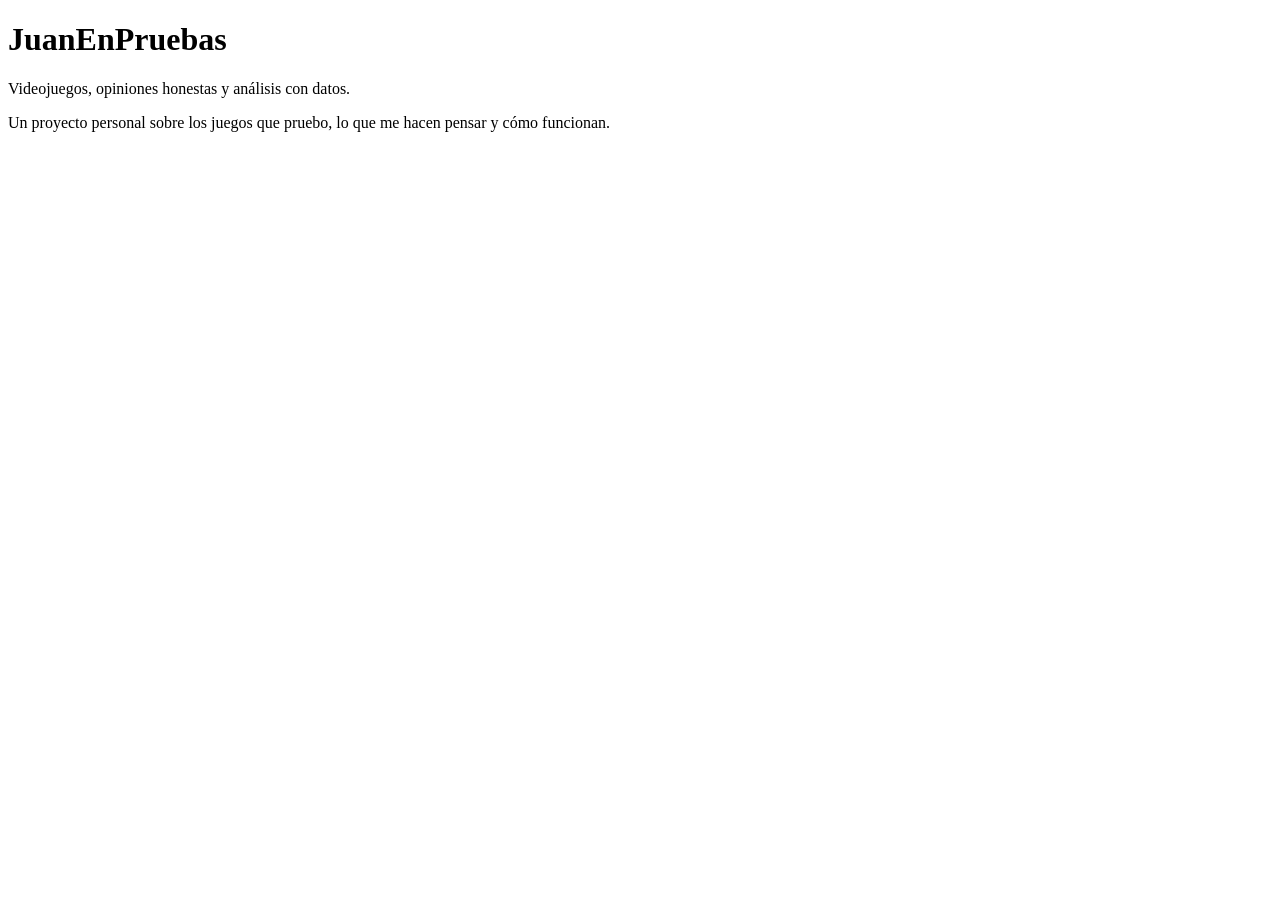
==== index.html @ 63b9a475 "Create index.html for JuanEnPruebas site Initial HTML structure for JuanEnPruebas website." ====
<!DOCTYPE html>
<html lang="es">
<head>
  <meta charset="UTF-8">
  <meta name="viewport" content="width=device-width, initial-scale=1.0">
  <title>JuanEnPruebas | Videojuegos, opiniones y análisis</title>
  <meta name="description" content="Soy Juan, creador de JuanEnPruebas. Exploro videojuegos con opiniones honestas, experiencias de juego y análisis basados en datos.">
</head>
<body>
  <h1>JuanEnPruebas</h1>
  <p>Videojuegos, opiniones honestas y análisis con datos.</p>
  <p>Un proyecto personal sobre los juegos que pruebo, lo que me hacen pensar y cómo funcionan.</p>
</body>
</html>
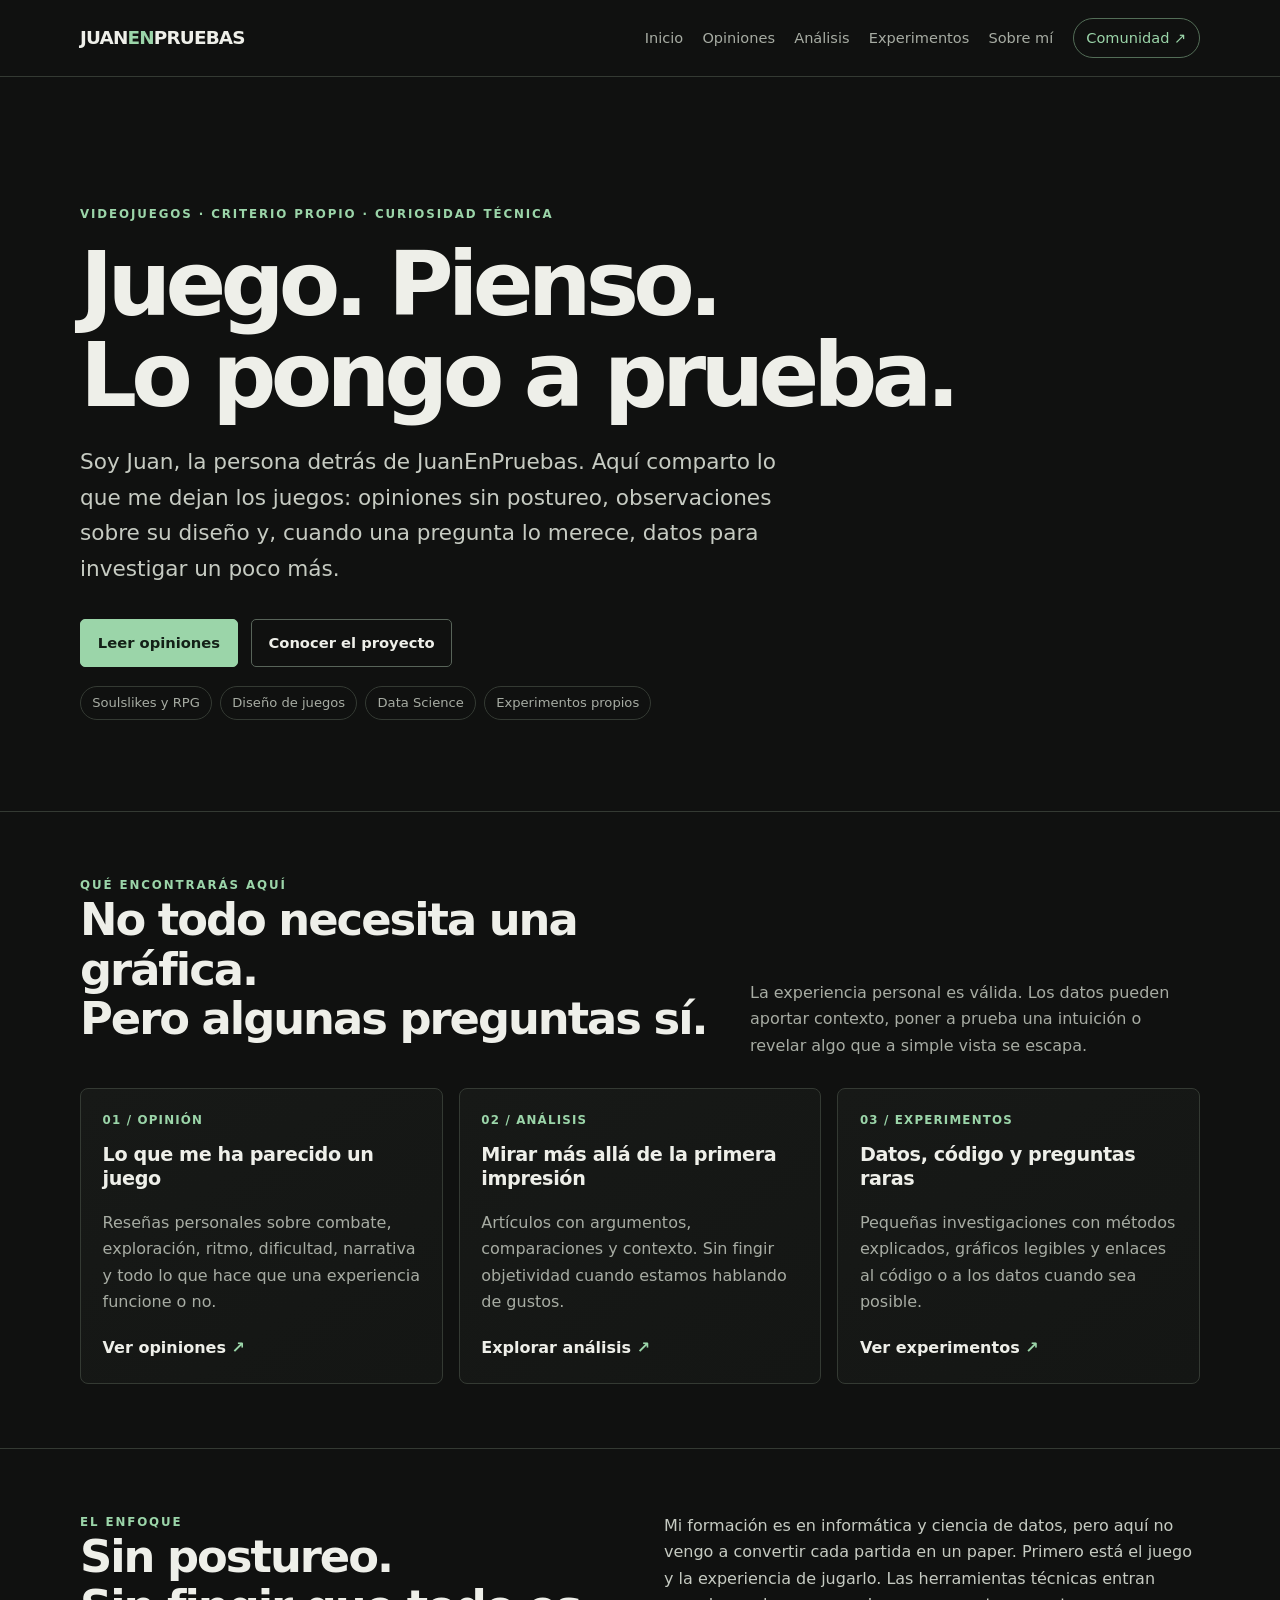
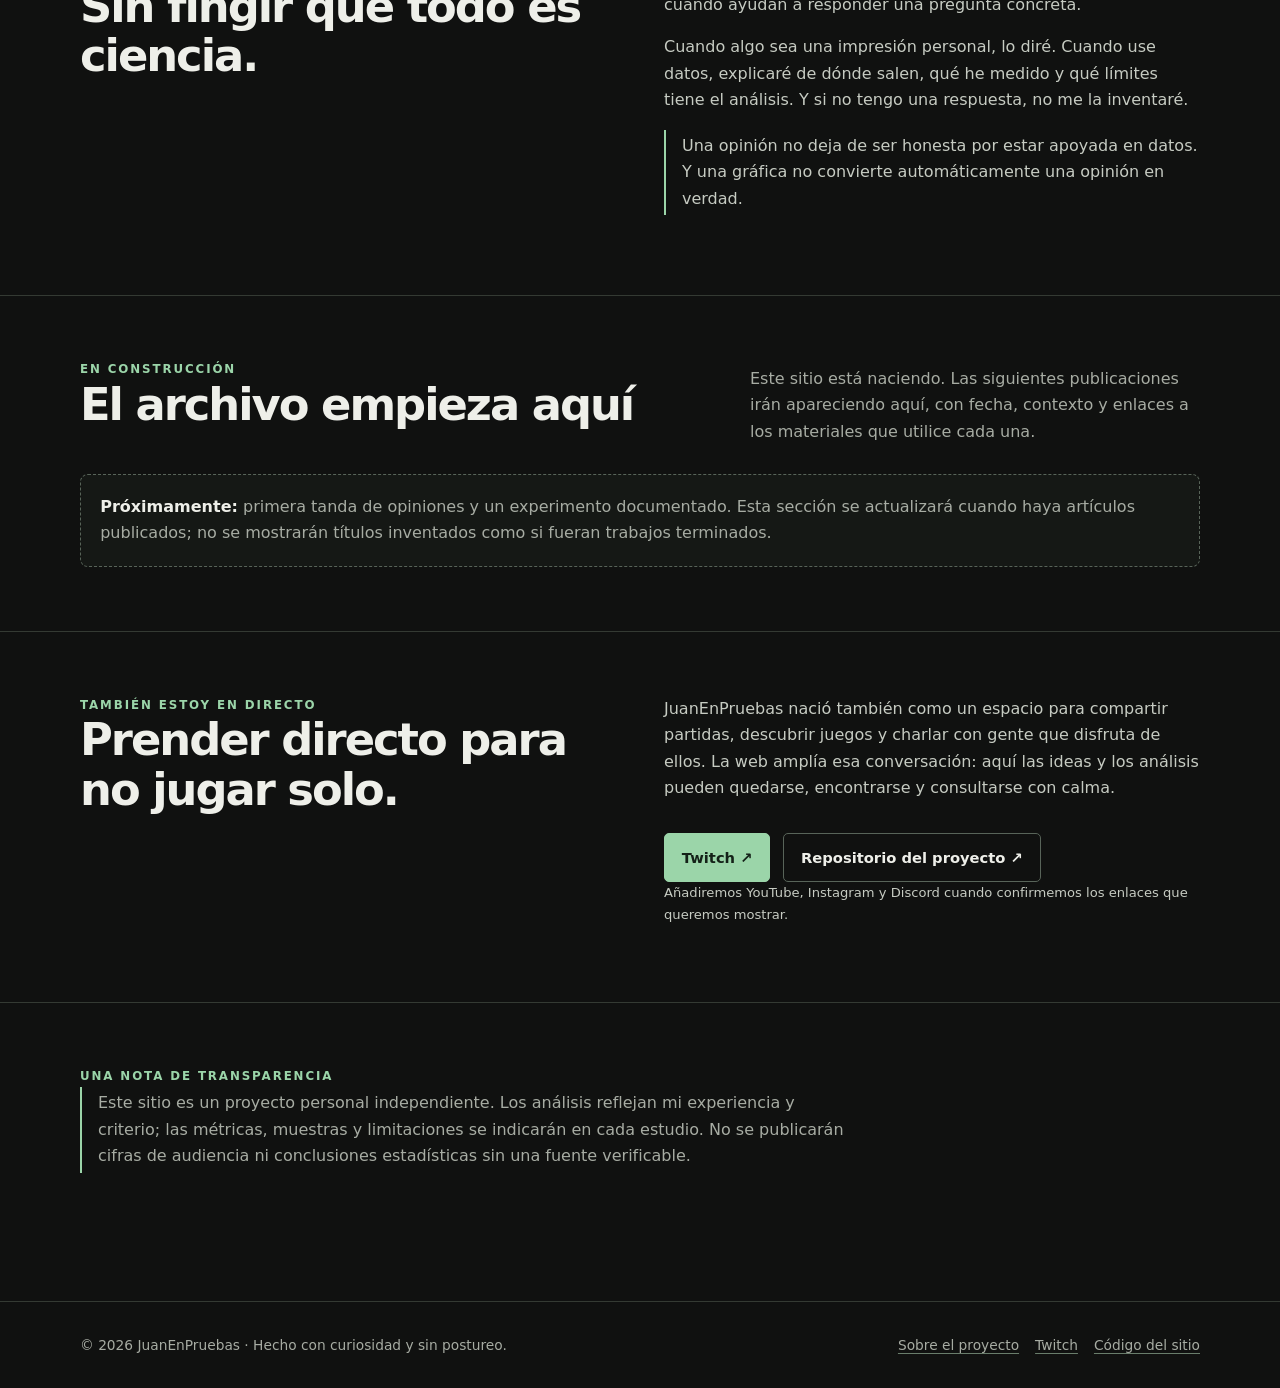
==== commit a93b7fd8: "Add files via upload" ====
--- a/index.html
+++ b/index.html
@@ -1,15 +1,49 @@
-
-<!DOCTYPE html>
+<!doctype html>
 <html lang="es">
 <head>
-  <meta charset="UTF-8">
-  <meta name="viewport" content="width=device-width, initial-scale=1.0">
-  <title>JuanEnPruebas | Videojuegos, opiniones y análisis</title>
-  <meta name="description" content="Soy Juan, creador de JuanEnPruebas. Exploro videojuegos con opiniones honestas, experiencias de juego y análisis basados en datos.">
-</head>
-<body>
-  <h1>JuanEnPruebas</h1>
-  <p>Videojuegos, opiniones honestas y análisis con datos.</p>
-  <p>Un proyecto personal sobre los juegos que pruebo, lo que me hacen pensar y cómo funcionan.</p>
-</body>
-</html>
+<meta charset="utf-8"><meta name="viewport" content="width=device-width, initial-scale=1">
+<title>JuanEnPruebas — Videojuegos, opiniones y análisis</title>
+<meta name="description" content="Opiniones honestas sobre videojuegos, experiencias de juego y análisis con datos cuando merece la pena. Un proyecto de JuanEnPruebas.">
+<meta name="author" content="Juan Andrés Bórquez">
+<meta name="theme-color" content="#101110">
+<link rel="canonical" href="https://juantxocl.github.io/juan-en-pruebas/">
+<link rel="stylesheet" href="styles.css">
+</head><body>
+<a class="skip-link" href="#contenido">Saltar al contenido</a>
+<header class="site-header"><div class="wrap nav">
+<a class="brand" href="index.html" aria-label="JuanEnPruebas, inicio">JUAN<span>EN</span>PRUEBAS</a>
+<nav class="nav-links" aria-label="Navegación principal"><a href="./">Inicio</a><a href="opiniones/index.html">Opiniones</a><a href="analisis/index.html">Análisis</a><a href="experimentos/index.html">Experimentos</a><a href="sobre-mi/index.html">Sobre mí</a><a class="nav-cta" href="#comunidad">Comunidad ↗</a></nav>
+</div></header>
+<main id="contenido">
+<section class="hero"><div class="wrap">
+<div class="eyebrow">Videojuegos · criterio propio · curiosidad técnica</div>
+<h1>Juego. Pienso.<br>Lo pongo a prueba.</h1>
+<p class="lead">Soy Juan, la persona detrás de JuanEnPruebas. Aquí comparto lo que me dejan los juegos: opiniones sin postureo, observaciones sobre su diseño y, cuando una pregunta lo merece, datos para investigar un poco más.</p>
+<div class="hero-actions"><a class="button primary" href="opiniones/index.html">Leer opiniones</a><a class="button" href="sobre-mi/index.html">Conocer el proyecto</a></div>
+<div class="pill-row"><span class="pill">Soulslikes y RPG</span><span class="pill">Diseño de juegos</span><span class="pill">Data Science</span><span class="pill">Experimentos propios</span></div>
+</div></section>
+<section class="section"><div class="wrap">
+<div class="section-heading"><div><div class="eyebrow">Qué encontrarás aquí</div><h2>No todo necesita una gráfica.<br>Pero algunas preguntas sí.</h2></div><p>La experiencia personal es válida. Los datos pueden aportar contexto, poner a prueba una intuición o revelar algo que a simple vista se escapa.</p></div>
+<div class="grid">
+<article class="card"><div class="tag">01 / Opinión</div><h3>Lo que me ha parecido un juego</h3><p>Reseñas personales sobre combate, exploración, ritmo, dificultad, narrativa y todo lo que hace que una experiencia funcione o no.</p><a class="card-link" href="opiniones/index.html">Ver opiniones</a></article>
+<article class="card"><div class="tag">02 / Análisis</div><h3>Mirar más allá de la primera impresión</h3><p>Artículos con argumentos, comparaciones y contexto. Sin fingir objetividad cuando estamos hablando de gustos.</p><a class="card-link" href="analisis/index.html">Explorar análisis</a></article>
+<article class="card"><div class="tag">03 / Experimentos</div><h3>Datos, código y preguntas raras</h3><p>Pequeñas investigaciones con métodos explicados, gráficos legibles y enlaces al código o a los datos cuando sea posible.</p><a class="card-link" href="experimentos/index.html">Ver experimentos</a></article>
+</div></div></section>
+<section class="section"><div class="wrap split">
+<div><div class="eyebrow">El enfoque</div><h2>Sin postureo.<br>Sin fingir que todo es ciencia.</h2></div>
+<div class="prose"><p>Mi formación es en informática y ciencia de datos, pero aquí no vengo a convertir cada partida en un paper. Primero está el juego y la experiencia de jugarlo. Las herramientas técnicas entran cuando ayudan a responder una pregunta concreta.</p><p>Cuando algo sea una impresión personal, lo diré. Cuando use datos, explicaré de dónde salen, qué he medido y qué límites tiene el análisis. Y si no tengo una respuesta, no me la inventaré.</p><p class="note">Una opinión no deja de ser honesta por estar apoyada en datos. Y una gráfica no convierte automáticamente una opinión en verdad.</p></div>
+</div></section>
+<section class="section"><div class="wrap">
+<div class="section-heading"><div><div class="eyebrow">En construcción</div><h2>El archivo empieza aquí</h2></div><p>Este sitio está naciendo. Las siguientes publicaciones irán apareciendo aquí, con fecha, contexto y enlaces a los materiales que utilice cada una.</p></div>
+<div class="placeholder"><strong>Próximamente:</strong> primera tanda de opiniones y un experimento documentado. Esta sección se actualizará cuando haya artículos publicados; no se mostrarán títulos inventados como si fueran trabajos terminados.</div>
+</div></section>
+<section class="section"><div class="wrap split">
+<div><div class="eyebrow">También estoy en directo</div><h2>Prender directo para no jugar solo.</h2></div>
+<div class="prose"><p>JuanEnPruebas nació también como un espacio para compartir partidas, descubrir juegos y charlar con gente que disfruta de ellos. La web amplía esa conversación: aquí las ideas y los análisis pueden quedarse, encontrarse y consultarse con calma.</p><div class="hero-actions"><a class="button primary" href="https://www.twitch.tv/JuanEnPruebas" rel="me">Twitch ↗</a><a class="button" href="https://github.com/JuantxoCL/juan-en-pruebas">Repositorio del proyecto ↗</a></div><p class="small">Añadiremos YouTube, Instagram y Discord cuando confirmemos los enlaces que queremos mostrar.</p></div>
+</div></section>
+<section class="section"><div class="wrap"><div class="eyebrow">Una nota de transparencia</div><p class="note">Este sitio es un proyecto personal independiente. Los análisis reflejan mi experiencia y criterio; las métricas, muestras y limitaciones se indicarán en cada estudio. No se publicarán cifras de audiencia ni conclusiones estadísticas sin una fuente verificable.</p></div></section>
+</main><footer class="site-footer" id="comunidad"><div class="wrap footer-inner">
+<div>© <span data-year>2026</span> JuanEnPruebas · Hecho con curiosidad y sin postureo.</div>
+<div class="footer-links"><a href="sobre-mi/index.html">Sobre el proyecto</a><a href="https://twitch.tv/JuanEnPruebas" rel="me">Twitch</a><a href="https://github.com/JuantxoCL/juan-en-pruebas">Código del sitio</a></div>
+</div></footer><script src="script.js"></script>
+</body></html>
--- a/styles.css
+++ b/styles.css
@@ -0,0 +1,90 @@
+:root {
+  --bg: #101110;
+  --panel: #171917;
+  --panel-soft: #1d201d;
+  --text: #eeefe9;
+  --muted: #a7aca3;
+  --line: #343a33;
+  --accent: #9bd5a9;
+  --accent-ink: #142118;
+  --max: 1120px;
+  --serif: Georgia, "Times New Roman", serif;
+  --sans: Inter, ui-sans-serif, system-ui, -apple-system, BlinkMacSystemFont, "Segoe UI", sans-serif;
+}
+* { box-sizing: border-box; }
+html { scroll-behavior: smooth; }
+body { margin: 0; background: var(--bg); color: var(--text); font-family: var(--sans); line-height: 1.65; }
+a { color: inherit; text-decoration-color: #697d6b; text-underline-offset: .22em; }
+a:hover { color: var(--accent); }
+.skip-link { position:absolute; left:-999px; top:auto; }
+.skip-link:focus { left:1rem; top:1rem; background:var(--accent); color:var(--accent-ink); padding:.7rem; z-index:99; }
+.wrap { width: min(calc(100% - 2.5rem), var(--max)); margin-inline:auto; }
+.site-header { border-bottom: 1px solid var(--line); }
+.nav { min-height: 76px; display:flex; align-items:center; justify-content:space-between; gap:2rem; }
+.brand { font-weight:800; letter-spacing:-.045em; text-decoration:none; font-size:1.15rem; white-space:nowrap; }
+.brand span { color:var(--accent); }
+.nav-links { display:flex; flex-wrap:wrap; align-items:center; gap:1.2rem; }
+.nav-links a { font-size:.91rem; color:var(--muted); text-decoration:none; }
+.nav-links a:hover, .nav-links a[aria-current="page"] { color:var(--text); }
+.nav-links .nav-cta { color:var(--accent); border:1px solid #536d57; border-radius:999px; padding:.45rem .8rem; }
+.hero { padding: clamp(4.5rem, 10vw, 8.5rem) 0 4.5rem; }
+.eyebrow { color:var(--accent); text-transform:uppercase; letter-spacing:.16em; font-size:.74rem; font-weight:750; }
+h1,h2,h3,p { margin-top:0; }
+h1 { font-size:clamp(2.7rem, 7vw, 5.9rem); letter-spacing:-.065em; line-height:1.02; max-width:900px; margin:.9rem 0 1.4rem; }
+h2 { font-size:clamp(1.8rem, 4vw, 2.8rem); letter-spacing:-.045em; line-height:1.1; margin-bottom:1rem; }
+h3 { font-size:1.2rem; letter-spacing:-.02em; line-height:1.25; }
+.lead { font-size:clamp(1.1rem, 2vw, 1.35rem); color:#c6cbc2; max-width:720px; }
+.hero-actions { display:flex; flex-wrap:wrap; gap:.8rem; margin-top:2rem; }
+.button { display:inline-flex; align-items:center; justify-content:center; min-height:46px; padding:.7rem 1.05rem; border:1px solid #586459; border-radius:5px; text-decoration:none; font-weight:700; font-size:.92rem; }
+.button.primary { background:var(--accent); color:var(--accent-ink); border-color:var(--accent); }
+.button:hover { transform:translateY(-1px); }
+.section { padding:4rem 0; border-top:1px solid var(--line); }
+.section-heading { display:flex; align-items:end; justify-content:space-between; gap:2rem; margin-bottom:1.8rem; }
+.section-heading p { color:var(--muted); max-width:450px; margin:0; }
+.grid { display:grid; grid-template-columns:repeat(12, 1fr); gap:1rem; }
+.card { grid-column:span 4; border:1px solid var(--line); border-radius:8px; padding:1.35rem; background:linear-gradient(145deg, var(--panel), #141614); min-height:210px; display:flex; flex-direction:column; }
+.card.wide { grid-column:span 6; }
+.card p { color:var(--muted); margin-bottom:1.2rem; }
+.card .tag { color:var(--accent); font-size:.74rem; letter-spacing:.1em; text-transform:uppercase; font-weight:750; margin-bottom:.8rem; }
+.card .card-link { margin-top:auto; font-weight:700; text-decoration:none; }
+.card .card-link::after { content:" ↗"; color:var(--accent); }
+.note { border-left:2px solid var(--accent); padding:.2rem 0 .2rem 1rem; color:var(--muted); max-width:780px; }
+.split { display:grid; grid-template-columns:1fr 1fr; gap:3rem; align-items:start; }
+.prose { max-width:760px; }
+.prose p, .prose li { color:#c6cbc2; }
+.prose h2 { margin-top:2.3rem; font-size:1.8rem; }
+.prose h3 { margin-top:1.7rem; }
+.prose strong { color:var(--text); }
+.page-intro { padding:5rem 0 3rem; }
+.page-intro h1 { font-size:clamp(2.6rem, 6vw, 4.6rem); }
+.kicker { color:var(--muted); font-size:.9rem; }
+.pill-row { display:flex; flex-wrap:wrap; gap:.5rem; margin:1.2rem 0; }
+.pill { border:1px solid var(--line); color:var(--muted); border-radius:999px; padding:.3rem .7rem; font-size:.82rem; }
+.placeholder { border:1px dashed #586459; border-radius:8px; padding:1.2rem; color:var(--muted); background:#151815; }
+.placeholder strong { color:var(--text); }
+.article-list { display:grid; gap:0; }
+.article-row { padding:1.4rem 0; border-top:1px solid var(--line); display:grid; grid-template-columns:150px 1fr; gap:1.5rem; }
+.article-row time, .article-row .meta { color:var(--muted); font-size:.82rem; }
+.article-row h3 { margin:.2rem 0 .5rem; }
+.article-row p { color:var(--muted); margin:0; max-width:700px; }
+.statline { display:grid; grid-template-columns:repeat(3, 1fr); gap:1rem; margin:2rem 0; }
+.stat { padding:1rem 0; border-top:1px solid var(--line); }
+.stat strong { display:block; font-family:var(--serif); font-size:1.6rem; font-weight:500; }
+.stat span { color:var(--muted); font-size:.85rem; }
+.site-footer { border-top:1px solid var(--line); padding:2rem 0; margin-top:3rem; color:var(--muted); font-size:.86rem; }
+.footer-inner { display:flex; justify-content:space-between; gap:1.5rem; flex-wrap:wrap; }
+.footer-links { display:flex; gap:1rem; flex-wrap:wrap; }
+small, .small { font-size:.82rem; color:var(--muted); }
+hr { border:0; border-top:1px solid var(--line); margin:2rem 0; }
+@media (max-width:760px) {
+  .nav { align-items:flex-start; flex-direction:column; padding:1.1rem 0; gap:.9rem; }
+  .nav-links { gap:.85rem; }
+  .nav-links a { font-size:.86rem; }
+  .card, .card.wide { grid-column:span 12; min-height:0; }
+  .section-heading, .split { display:block; }
+  .section-heading p { margin-top:.8rem; }
+  .split > * + * { margin-top:2rem; }
+  .article-row { grid-template-columns:1fr; gap:.25rem; }
+  .statline { grid-template-columns:1fr; gap:.3rem; }
+  .hero { padding-top:4rem; }
+}
